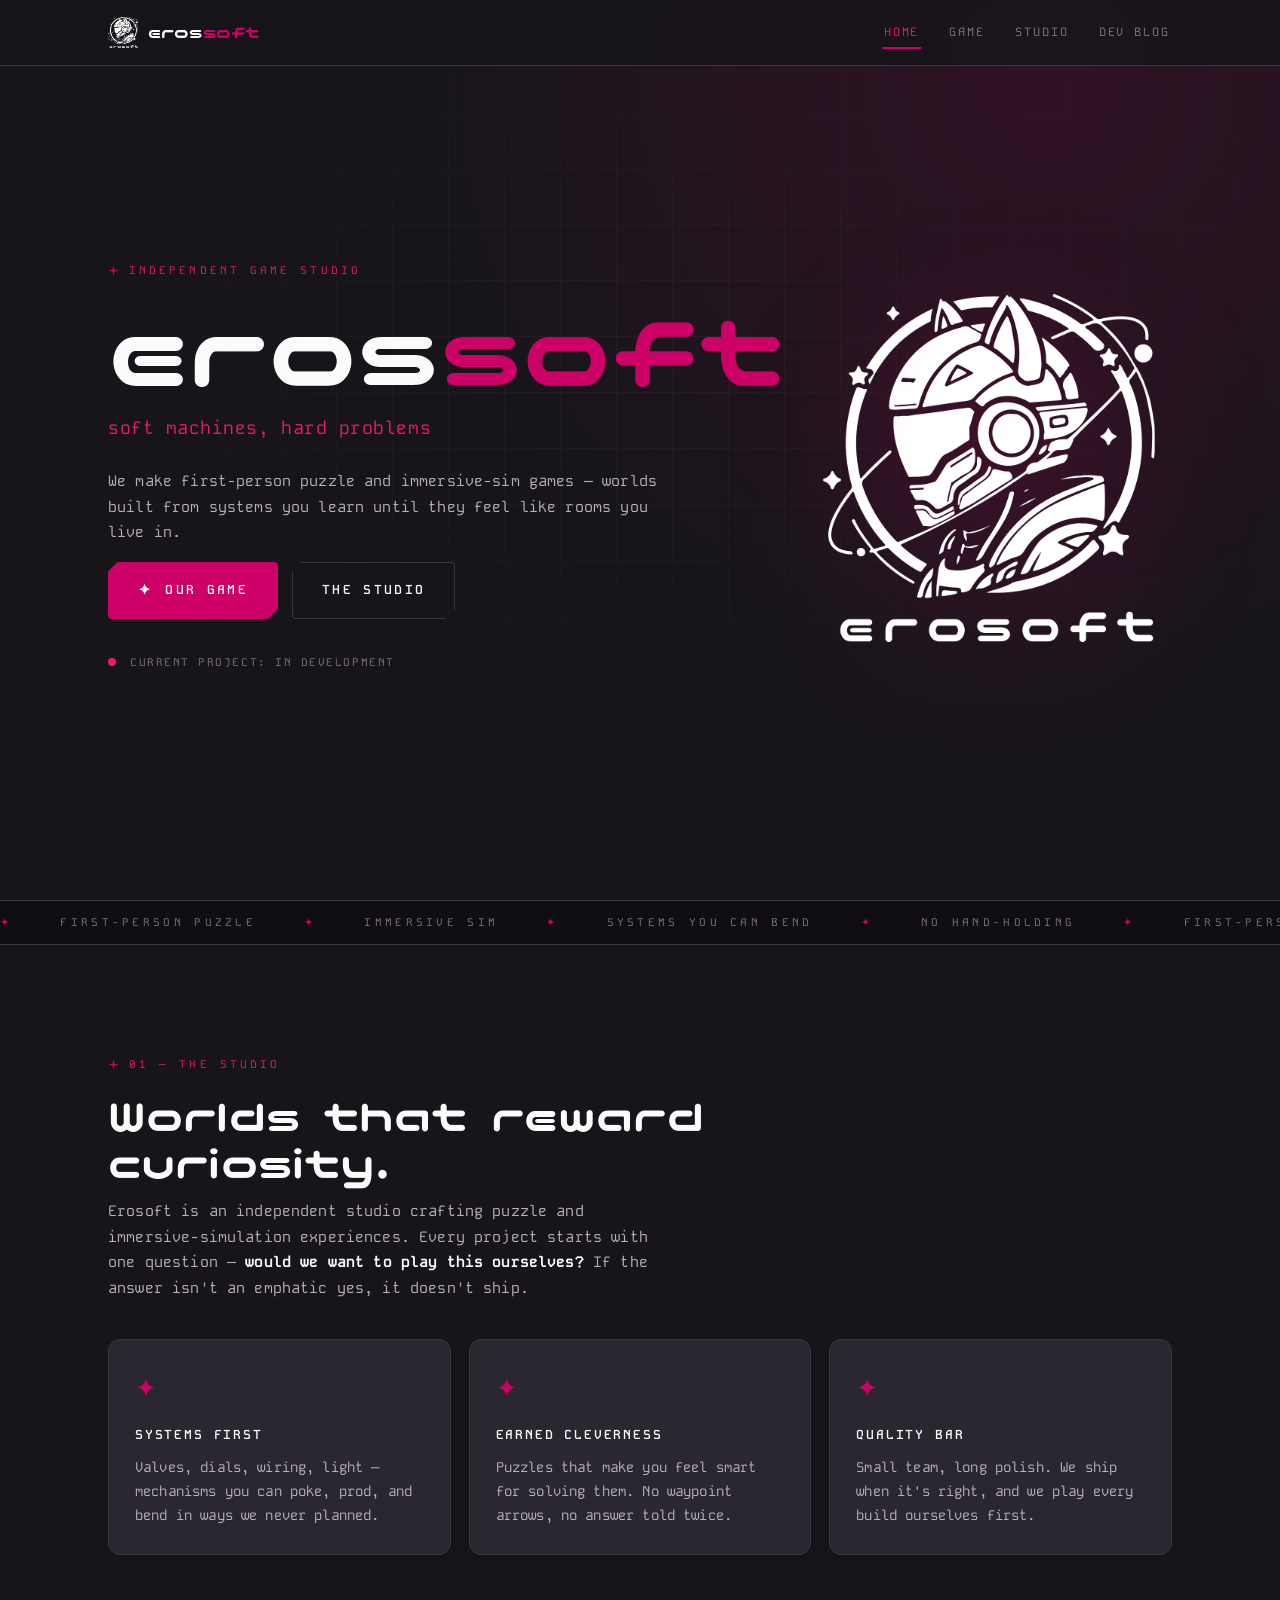
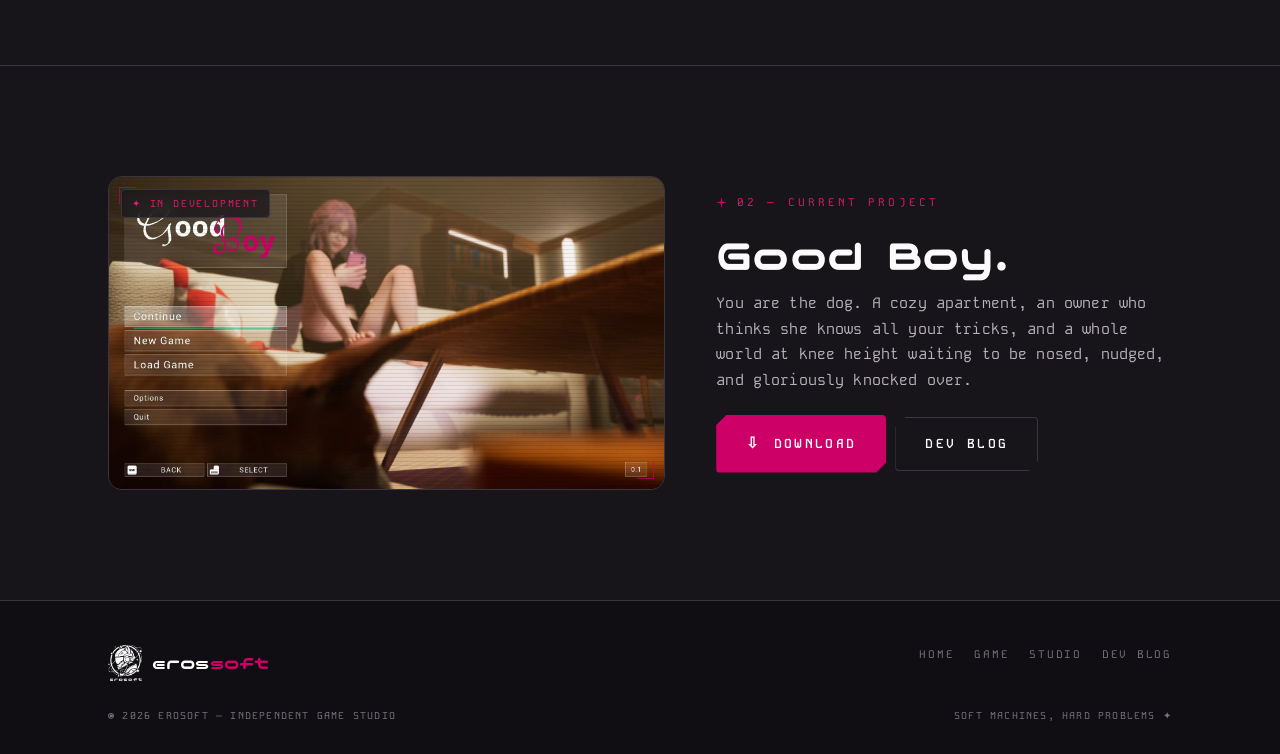
==== index.html @ 9b7dfe88 "first commit" ====
<!DOCTYPE html>
<html lang="en">
<head>
<meta charset="UTF-8">
<meta name="viewport" content="width=device-width, initial-scale=1.0">
<title>erosoft — independent game studio</title>
<meta name="description" content="erosoft makes first-person puzzle and immersive-sim games. Soft machines, hard problems.">
<link rel="icon" type="image/png" href="assets/img/logo-rose.png">
<link rel="stylesheet" href="css/style.css">
</head>
<body>

<header class="nav">
  <div class="wrap">
    <a class="brand" href="index.html">
      <img src="assets/img/logo-white.png" alt="erosoft mark">
      <span>eros<b>soft</b></span>
    </a>
    <button class="burger" aria-expanded="false" aria-label="Toggle menu">menu</button>
    <nav class="links">
      <a class="item active" href="index.html">Home</a>
      <a class="item" href="game.html">Game</a>
      <a class="item" href="studio.html">Studio</a>
      <a class="item" href="blog.html">Dev Blog</a>
    </nav>
  </div>
</header>


<section class="hero">
  <div class="grid-bg"></div>
  <div class="starfield" data-count="14"></div>
  <div class="wrap">
    <div>
      <p class="eyebrow"><svg class="spark" viewBox="0 0 24 24" aria-hidden="true"><path d="M12 0 L14 10 L24 12 L14 14 L12 24 L10 14 L0 12 L10 10 Z" fill="currentColor"/></svg>Independent game studio</p>
      <h1>eros<b>soft</b></h1>
      <p class="tag">soft machines, hard problems</p>
      <p>We make first-person puzzle and immersive-sim games &mdash; worlds built from
      systems you learn until they feel like rooms you live in.</p>
      <div class="cta-row">
        <a class="btn" href="game.html"><span class="k">&#10022;</span> Our game</a>
        <a class="btn ghost" href="studio.html">The studio</a>
      </div>
      <div class="status"><span class="dot"></span> Current project: in development</div>
    </div>
    <div class="mark-wrap">
      <img class="mark" src="assets/img/logo-white.png" alt="erosoft logo mark">
    </div>
  </div>
</section>

<div class="marquee" aria-hidden="true">
  <div class="track">
    <span><i>&#10022;</i>first-person puzzle</span><span><i>&#10022;</i>immersive sim</span>
    <span><i>&#10022;</i>systems you can bend</span><span><i>&#10022;</i>no hand-holding</span>
    <span><i>&#10022;</i>first-person puzzle</span><span><i>&#10022;</i>immersive sim</span>
    <span><i>&#10022;</i>systems you can bend</span><span><i>&#10022;</i>no hand-holding</span>
  </div>
</div>

<section class="section">
  <div class="wrap">
    <p class="eyebrow reveal"><svg class="spark" viewBox="0 0 24 24" aria-hidden="true"><path d="M12 0 L14 10 L24 12 L14 14 L12 24 L10 14 L0 12 L10 10 Z" fill="currentColor"/></svg>01 &mdash; The studio</p>
    <h2 class="reveal">Worlds that reward<br>curiosity.</h2>
    <p class="reveal">Erosoft is an independent studio crafting puzzle and immersive-simulation
    experiences. Every project starts with one question &mdash; <strong>would we want to play
    this ourselves?</strong> If the answer isn't an emphatic yes, it doesn't ship.</p>
    <div class="cardgrid" style="margin-top:38px">
      <div class="card reveal">
        <span class="num">&#10022;</span>
        <h3>Systems first</h3>
        <p>Valves, dials, wiring, light &mdash; mechanisms you can poke, prod, and bend in ways we never planned.</p>
      </div>
      <div class="card reveal">
        <span class="num">&#10022;</span>
        <h3>Earned cleverness</h3>
        <p>Puzzles that make you feel smart for solving them. No waypoint arrows, no answer told twice.</p>
      </div>
      <div class="card reveal">
        <span class="num">&#10022;</span>
        <h3>Quality bar</h3>
        <p>Small team, long polish. We ship when it's right, and we play every build ourselves first.</p>
      </div>
    </div>
  </div>
</section>

<hr class="hairline">

<section class="section">
  <div class="wrap">
    <div class="feature">
      <div class="screen hud reveal">
        <img src="assets/img/shot-wide.jpg" alt="Good Boy — a corgi in a cozy apartment living room">
        <div class="scan"></div>
        <span class="chip">&#10022; in development</span>
      </div>
      <div>
        <p class="eyebrow reveal"><svg class="spark" viewBox="0 0 24 24" aria-hidden="true"><path d="M12 0 L14 10 L24 12 L14 14 L12 24 L10 14 L0 12 L10 10 Z" fill="currentColor"/></svg>02 &mdash; Current project</p>
        <h2 class="reveal">Good Boy.</h2>
        <p class="reveal"><!-- [PLACEHOLDER — swap for the official pitch when ready] -->
        You are the dog. A cozy apartment, an owner who thinks she knows all your
        tricks, and a whole world at knee height waiting to be nosed, nudged, and
        gloriously knocked over.</p>
        <div class="cta-row reveal" style="margin-top:22px">
          <a class="btn" href="game.html"><span class="k">&#8681;</span> Download</a>
          <a class="btn ghost" href="blog.html">Dev blog</a>
        </div>
      </div>
    </div>
  </div>
</section>


<footer>
  <div class="wrap">
    <div class="cols">
      <div class="fbrand">
        <img src="assets/img/logo-white.png" alt="">
        <span>eros<b>soft</b></span>
      </div>
      <nav>
        <a href="index.html">Home</a>
        <a href="game.html">Game</a>
        <a href="studio.html">Studio</a>
        <a href="blog.html">Dev Blog</a>
      </nav>
    </div>
    <div class="legal">
      <span>&copy; 2026 erosoft &mdash; independent game studio</span>
      <span>soft machines, hard problems &#10022;</span>
    </div>
  </div>
</footer>

<script src="js/main.js"></script>
</body>
</html>
---- css/style.css ----
/* ============================================================
   erosoft — site stylesheet
   VI tokens: Ink #17151A · Graphite #2A2730 · Paper #FCFAFB
              Rose #CC0066 · Rose Hot #E81B70 · Blush #FBE4EF
   Type: Nico Moji (display) · Kode Mono (body/UI)
   ============================================================ */

@font-face{
  font-family:'Nico Moji';
  src:url('../assets/fonts/NicoMoji.woff2') format('woff2');
  font-weight:400;font-style:normal;font-display:swap;
}
@font-face{
  font-family:'Kode Mono';
  src:url('../assets/fonts/KodeMono.woff2') format('woff2');
  font-weight:400 700;font-style:normal;font-display:swap;
}

:root{
  --ink:#17151A;
  --ink-deep:#100E12;
  --graphite:#2A2730;
  --line:#3A3641;
  --rose:#CC0066;
  --rose-hot:#E81B70;
  --blush:#FBE4EF;
  --paper:#FCFAFB;
  --paper-dim:#B7B1BC;
  --paper-mute:#7C7684;
  --display:'Nico Moji', system-ui, sans-serif;
  --mono:'Kode Mono', ui-monospace, 'SF Mono', monospace;
  --ease:cubic-bezier(.22,1,.36,1);
  --nav-h:66px;
}

*{box-sizing:border-box}
html{scroll-behavior:smooth}
body{
  margin:0;background:var(--ink);color:var(--paper);
  font-family:var(--mono);font-size:15px;line-height:1.7;letter-spacing:.01em;
  -webkit-font-smoothing:antialiased;
  overflow-x:hidden;
}
img{max-width:100%;display:block}
a{color:inherit}
::selection{background:var(--rose);color:#fff}

/* ---------- utilities ---------- */
.wrap{max-width:1160px;margin:0 auto;padding:0 clamp(20px,4vw,48px)}
.eyebrow{
  font-size:11px;letter-spacing:.28em;text-transform:uppercase;color:var(--rose-hot);
  display:flex;align-items:center;gap:10px;margin:0 0 18px;
}
.spark{width:11px;height:11px;flex:none;color:var(--rose)}
h1,h2,h3.display{font-family:var(--display);font-weight:400;margin:0}
h2{font-size:clamp(28px,4.6vw,46px);line-height:1.02;margin-bottom:14px}
p{color:var(--paper-dim);margin:0 0 16px;max-width:64ch}
p strong{color:var(--paper)}
.rose{color:var(--rose)}
.section{padding:clamp(64px,10vw,110px) 0;position:relative}
.hairline{border:none;border-top:1px solid var(--line);margin:0}

/* reveal-on-scroll */
.reveal{opacity:0;transform:translateY(22px);transition:opacity .7s var(--ease),transform .7s var(--ease)}
.reveal.in{opacity:1;transform:none}
@media (prefers-reduced-motion:reduce){
  html{scroll-behavior:auto}
  .reveal{opacity:1;transform:none;transition:none}
  *,*::before,*::after{animation:none!important;transition:none!important}
}

/* ---------- HUD nav ---------- */
.nav{
  position:fixed;top:0;left:0;right:0;z-index:40;height:var(--nav-h);
  display:flex;align-items:center;
  background:rgba(23,21,26,.82);backdrop-filter:blur(12px);
  border-bottom:1px solid var(--line);
  transition:transform .35s var(--ease);
}
.nav.hidden{transform:translateY(-100%)}
.nav .wrap{width:100%;display:flex;align-items:center;gap:26px}
.nav .brand{display:flex;align-items:center;gap:10px;text-decoration:none;margin-right:auto}
.nav .brand img{width:30px;height:auto}
.nav .brand span{font-family:var(--display);font-size:18px;line-height:1;color:var(--paper)}
.nav .brand b{color:var(--rose);font-weight:400}
.nav a.item{
  position:relative;text-decoration:none;color:var(--paper-mute);
  font-size:12px;letter-spacing:.16em;text-transform:uppercase;padding:8px 2px;
  transition:color .2s;
}
.nav a.item::after{
  content:"";position:absolute;left:0;right:100%;bottom:2px;height:2px;background:var(--rose);
  transition:right .3s var(--ease);
}
.nav a.item:hover{color:var(--paper)}
.nav a.item:hover::after,.nav a.item.active::after{right:0}
.nav a.item.active{color:var(--rose-hot)}
.nav .burger{display:none;background:none;border:1px solid var(--line);border-radius:8px;color:var(--paper);font-family:var(--mono);font-size:11px;letter-spacing:.2em;padding:8px 12px;cursor:pointer}
@media(max-width:760px){
  .nav .links{
    position:fixed;top:var(--nav-h);left:0;right:0;background:var(--ink-deep);
    display:none;flex-direction:column;padding:18px clamp(20px,4vw,48px) 26px;gap:4px;
    border-bottom:1px solid var(--line);
  }
  .nav .links.open{display:flex}
  .nav .burger{display:block}
}
@media(min-width:761px){
  .nav .links{display:flex;gap:26px;align-items:center}
}

/* ---------- buttons ---------- */
.btn{
  --btn-bg:var(--rose);
  position:relative;display:inline-flex;align-items:center;gap:12px;
  font-family:var(--mono);font-weight:600;font-size:13px;letter-spacing:.18em;text-transform:uppercase;
  color:#fff;background:var(--btn-bg);text-decoration:none;
  padding:16px 30px;border:none;border-radius:4px;cursor:pointer;
  clip-path:polygon(10px 0,100% 0,100% calc(100% - 10px),calc(100% - 10px) 100%,0 100%,0 10px);
  transition:background .2s,transform .2s var(--ease);
  overflow:hidden;
}
.btn::before{ /* sweep */
  content:"";position:absolute;top:0;bottom:0;left:-40%;width:30%;
  background:linear-gradient(100deg,transparent,rgba(255,255,255,.35),transparent);
  transform:skewX(-18deg);transition:left .45s var(--ease);
}
.btn:hover{background:var(--rose-hot);transform:translateY(-2px)}
.btn:hover::before{left:120%}
.btn:focus-visible{outline:2px solid var(--paper);outline-offset:3px}
.btn.ghost{
  --btn-bg:transparent;color:var(--paper);
  box-shadow:inset 0 0 0 1px var(--line);
}
.btn.ghost:hover{box-shadow:inset 0 0 0 1px var(--rose);color:var(--rose-hot);background:transparent}
.btn .k{font-size:15px}

/* ---------- HUD frame corners ---------- */
.hud{position:relative}
.hud::before,.hud::after{
  content:"";position:absolute;width:16px;height:16px;border:1px solid var(--rose);opacity:.65;pointer-events:none;
}
.hud::before{top:10px;left:10px;border-right:none;border-bottom:none}
.hud::after{bottom:10px;right:10px;border-left:none;border-top:none}

/* ---------- hero (home) ---------- */
.hero{
  min-height:100svh;display:flex;align-items:center;position:relative;overflow:hidden;
  padding-top:var(--nav-h);
  background:
    radial-gradient(90% 120% at 82% 10%, rgba(204,0,102,.14) 0%, transparent 55%),
    var(--ink);
}
.hero .grid-bg{
  position:absolute;inset:0;pointer-events:none;opacity:.5;
  background-image:
    linear-gradient(var(--line) 1px,transparent 1px),
    linear-gradient(90deg,var(--line) 1px,transparent 1px);
  background-size:56px 56px;
  mask-image:radial-gradient(80% 70% at 50% 40%,rgba(0,0,0,.5),transparent 75%);
  -webkit-mask-image:radial-gradient(80% 70% at 50% 40%,rgba(0,0,0,.5),transparent 75%);
}
.starfield{position:absolute;inset:0;pointer-events:none;z-index:0}
.starfield .s{position:absolute;color:var(--rose);opacity:0;animation:twinkle 4.5s ease-in-out infinite}
@keyframes twinkle{0%,100%{opacity:.05;transform:scale(.75)}50%{opacity:.35;transform:scale(1)}}
.hero .wrap{position:relative;z-index:1;display:grid;grid-template-columns:1.05fr .95fr;gap:40px;align-items:center;padding-top:30px;padding-bottom:60px}
.hero h1{font-size:clamp(52px,9vw,110px);line-height:.88}
.hero h1 b{color:var(--rose);font-weight:400}
.hero .tag{font-size:clamp(14px,1.8vw,18px);color:var(--rose-hot);margin:18px 0 26px;letter-spacing:.03em}
.hero .cta-row{display:flex;gap:14px;flex-wrap:wrap;margin-top:8px}
.hero .status{
  margin-top:34px;display:inline-flex;gap:14px;align-items:center;
  font-size:11px;letter-spacing:.14em;text-transform:uppercase;color:var(--paper-mute);
}
.hero .status .dot{width:8px;height:8px;border-radius:50%;background:var(--rose-hot);animation:pulse 2s infinite}
@keyframes pulse{0%,100%{box-shadow:0 0 0 0 rgba(232,27,112,.5)}50%{box-shadow:0 0 0 7px rgba(232,27,112,0)}}
.hero .mark-wrap{display:flex;justify-content:center}
.hero .mark{width:clamp(220px,30vw,380px);height:auto;animation:float 7s ease-in-out infinite;filter:drop-shadow(0 24px 60px rgba(204,0,102,.25))}
@keyframes float{0%,100%{transform:translateY(0)}50%{transform:translateY(-16px)}}
@media(max-width:860px){
  .hero .wrap{grid-template-columns:1fr;text-align:left}
  .hero .mark-wrap{order:-1}
  .hero .mark{width:180px}
}

/* marquee strip */
.marquee{
  border-top:1px solid var(--line);border-bottom:1px solid var(--line);
  overflow:hidden;background:var(--ink-deep);padding:12px 0;
}
.marquee .track{display:flex;gap:48px;width:max-content;animation:scroll 28s linear infinite}
.marquee span{font-size:11px;letter-spacing:.3em;text-transform:uppercase;color:var(--paper-mute);white-space:nowrap}
.marquee span i{color:var(--rose);font-style:normal;margin-right:48px}
@keyframes scroll{to{transform:translateX(-50%)}}

/* ---------- cards ---------- */
.cardgrid{display:grid;grid-template-columns:repeat(3,1fr);gap:18px}
@media(max-width:860px){.cardgrid{grid-template-columns:1fr}}
.card{
  background:var(--graphite);border:1px solid var(--line);border-radius:12px;padding:26px;
  transition:transform .3s var(--ease),border-color .3s;
}
.card:hover{transform:translateY(-5px);border-color:var(--rose)}
.card h3{font-family:var(--mono);font-weight:600;font-size:13px;letter-spacing:.14em;text-transform:uppercase;margin:0 0 10px;color:var(--paper)}
.card .num{font-family:var(--display);font-size:26px;color:var(--rose);display:block;margin-bottom:14px}
.card p{font-size:14px;margin:0}

/* game feature panel (home) */
.feature{
  display:grid;grid-template-columns:1.1fr .9fr;gap:clamp(24px,4vw,56px);align-items:center;
}
@media(max-width:860px){.feature{grid-template-columns:1fr}}
.screen{
  position:relative;border-radius:14px;overflow:hidden;border:1px solid var(--line);
  background:var(--ink-deep);
}
.screen img{width:100%;height:auto;transition:transform .6s var(--ease)}
.screen:hover img{transform:scale(1.03)}
.screen .scan{ /* subtle scanline overlay = game-ui feel */
  position:absolute;inset:0;pointer-events:none;opacity:.18;
  background:repeating-linear-gradient(0deg,transparent 0 3px,rgba(0,0,0,.5) 3px 4px);
}
.screen .chip{
  position:absolute;top:12px;left:12px;font-size:10px;letter-spacing:.18em;text-transform:uppercase;
  background:rgba(23,21,26,.75);border:1px solid var(--line);color:var(--rose-hot);
  padding:5px 10px;border-radius:4px;backdrop-filter:blur(6px);
}

/* ---------- page hero (inner pages) ---------- */
.pagehead{
  padding:calc(var(--nav-h) + clamp(56px,9vw,96px)) 0 clamp(40px,6vw,64px);
  border-bottom:1px solid var(--line);position:relative;overflow:hidden;
  background:radial-gradient(70% 120% at 85% 0%,rgba(204,0,102,.12),transparent 60%),var(--ink);
}
.pagehead h1{font-size:clamp(40px,7vw,76px);line-height:.95}
.pagehead h1 b{color:var(--rose);font-weight:400}
.pagehead .sub{margin-top:16px;font-size:16px;color:var(--paper-dim);max-width:60ch}

/* ---------- studio ---------- */
.values{display:grid;grid-template-columns:repeat(3,1fr);gap:18px;margin-top:36px}
@media(max-width:860px){.values{grid-template-columns:1fr}}
.socialgrid{display:grid;grid-template-columns:repeat(auto-fill,minmax(150px,1fr));gap:14px;margin-top:28px}
.social{
  display:flex;align-items:center;gap:12px;text-decoration:none;
  background:var(--graphite);border:1px solid var(--line);border-radius:10px;padding:16px;
  font-size:12px;letter-spacing:.1em;text-transform:uppercase;color:var(--paper-dim);
  transition:border-color .25s,color .25s,transform .25s var(--ease);
}
.social:hover{border-color:var(--rose);color:var(--rose-hot);transform:translateY(-3px)}
.social svg{width:20px;height:20px;flex:none;color:var(--rose)}

/* ---------- game page ---------- */
.gamehero{
  padding-top:var(--nav-h);min-height:92svh;display:flex;align-items:flex-end;position:relative;overflow:hidden;
}
.gamehero .bg{position:absolute;inset:0}
.gamehero .bg img{width:100%;height:100%;object-fit:cover;object-position:center}
.gamehero .bg::after{
  content:"";position:absolute;inset:0;
  background:linear-gradient(180deg,rgba(23,21,26,.35) 0%,rgba(23,21,26,.65) 55%,var(--ink) 96%);
}
.gamehero .wrap{position:relative;z-index:1;padding-bottom:64px;width:100%}
.gamehero .title{font-size:clamp(44px,8vw,96px);line-height:.9}
.gamehero .title b{color:var(--rose-hot);font-weight:400}
.gamehero .pitch{font-size:clamp(15px,2vw,19px);color:var(--paper);max-width:52ch;margin:18px 0 26px}
.badge-row{display:flex;gap:10px;flex-wrap:wrap;margin-top:22px}
.badge{
  font-size:10px;letter-spacing:.16em;text-transform:uppercase;color:var(--paper-dim);
  border:1px solid var(--line);border-radius:30px;padding:6px 14px;background:rgba(23,21,26,.6);
}
.videoframe{
  position:relative;border-radius:14px;overflow:hidden;border:1px solid var(--line);
  aspect-ratio:16/9;background:var(--ink-deep);display:flex;align-items:center;justify-content:center;
}
.videoframe video,.videoframe img{width:100%;height:100%;object-fit:cover}
.videoframe .play{
  position:absolute;width:76px;height:76px;border-radius:50%;border:none;cursor:pointer;
  background:var(--rose);color:#fff;display:flex;align-items:center;justify-content:center;
  transition:transform .25s var(--ease),background .2s;
}
.videoframe .play:hover{transform:scale(1.1);background:var(--rose-hot)}
.videoframe .play svg{width:26px;height:26px;margin-left:4px}
.shots{display:grid;grid-template-columns:repeat(3,1fr);gap:14px}
@media(max-width:860px){.shots{grid-template-columns:1fr}}
.dlband{
  margin:0;padding:clamp(56px,9vw,96px) 0;text-align:center;
  background:radial-gradient(60% 130% at 50% 100%,rgba(204,0,102,.2),transparent 70%),var(--ink-deep);
  border-top:1px solid var(--line);
}
.dlband h2{margin-bottom:10px}
.dlband .stores{display:flex;gap:14px;justify-content:center;flex-wrap:wrap;margin-top:26px}

/* ---------- dev blog ---------- */
.postlist{display:grid;gap:16px;margin-top:8px}
.postcard{
  display:grid;grid-template-columns:150px 1fr auto;gap:22px;align-items:center;
  text-decoration:none;background:var(--graphite);border:1px solid var(--line);border-radius:12px;
  padding:18px;transition:border-color .25s,transform .25s var(--ease);
}
.postcard:hover{border-color:var(--rose);transform:translateX(6px)}
.postcard .thumb{aspect-ratio:16/10;border-radius:8px;overflow:hidden;background:var(--ink-deep);border:1px solid var(--line)}
.postcard .thumb img{width:100%;height:100%;object-fit:cover}
.postcard .stage{font-size:10px;letter-spacing:.2em;text-transform:uppercase;color:var(--rose-hot)}
.postcard h3{font-family:var(--display);font-weight:400;font-size:21px;color:var(--paper);margin:6px 0 6px}
.postcard p{font-size:13px;margin:0;color:var(--paper-mute)}
.postcard .arrow{font-size:22px;color:var(--rose);transition:transform .25s var(--ease)}
.postcard:hover .arrow{transform:translateX(5px)}
@media(max-width:700px){.postcard{grid-template-columns:1fr}.postcard .arrow{display:none}}

/* post article */
.article{max-width:760px;margin:0 auto;padding:clamp(40px,7vw,72px) clamp(20px,4vw,48px)}
.article .meta{display:flex;gap:18px;font-size:11px;letter-spacing:.16em;text-transform:uppercase;color:var(--paper-mute);margin-bottom:20px;flex-wrap:wrap}
.article .meta .st{color:var(--rose-hot)}
.article h1{font-size:clamp(32px,5.4vw,54px);line-height:1;margin-bottom:22px}
.article h2{font-size:clamp(22px,3.4vw,30px);margin:44px 0 12px}
.article p{font-size:15.5px}
.article .imgph{
  aspect-ratio:16/9;border:1px dashed var(--line);border-radius:12px;margin:26px 0;
  display:flex;flex-direction:column;align-items:center;justify-content:center;gap:8px;
  color:var(--paper-mute);font-size:11px;letter-spacing:.16em;text-transform:uppercase;
  background:repeating-linear-gradient(45deg,transparent 0 14px,rgba(58,54,65,.25) 14px 28px);
}
.article .imgph .spark{width:16px;height:16px}
.article blockquote{
  margin:26px 0;padding:18px 22px;border-left:3px solid var(--rose);
  background:var(--graphite);border-radius:0 10px 10px 0;color:var(--paper);
}
.postnav{display:flex;justify-content:space-between;gap:14px;margin-top:56px;padding-top:24px;border-top:1px solid var(--line);flex-wrap:wrap}
.postnav a{text-decoration:none;font-size:12px;letter-spacing:.14em;text-transform:uppercase;color:var(--paper-mute);transition:color .2s}
.postnav a:hover{color:var(--rose-hot)}

/* ---------- footer ---------- */
footer{
  border-top:1px solid var(--line);background:var(--ink-deep);
  padding:44px 0 30px;margin-top:0;
}
footer .cols{display:flex;justify-content:space-between;gap:26px;flex-wrap:wrap;align-items:flex-start}
footer .fbrand{display:flex;align-items:center;gap:10px}
footer .fbrand img{width:34px}
footer .fbrand span{font-family:var(--display);font-size:19px}
footer .fbrand b{color:var(--rose);font-weight:400}
footer nav{display:flex;gap:20px;flex-wrap:wrap}
footer nav a{font-size:11px;letter-spacing:.16em;text-transform:uppercase;color:var(--paper-mute);text-decoration:none;transition:color .2s}
footer nav a:hover{color:var(--rose-hot)}
footer .legal{margin-top:26px;font-size:10px;letter-spacing:.12em;text-transform:uppercase;color:var(--paper-mute);display:flex;justify-content:space-between;gap:12px;flex-wrap:wrap}
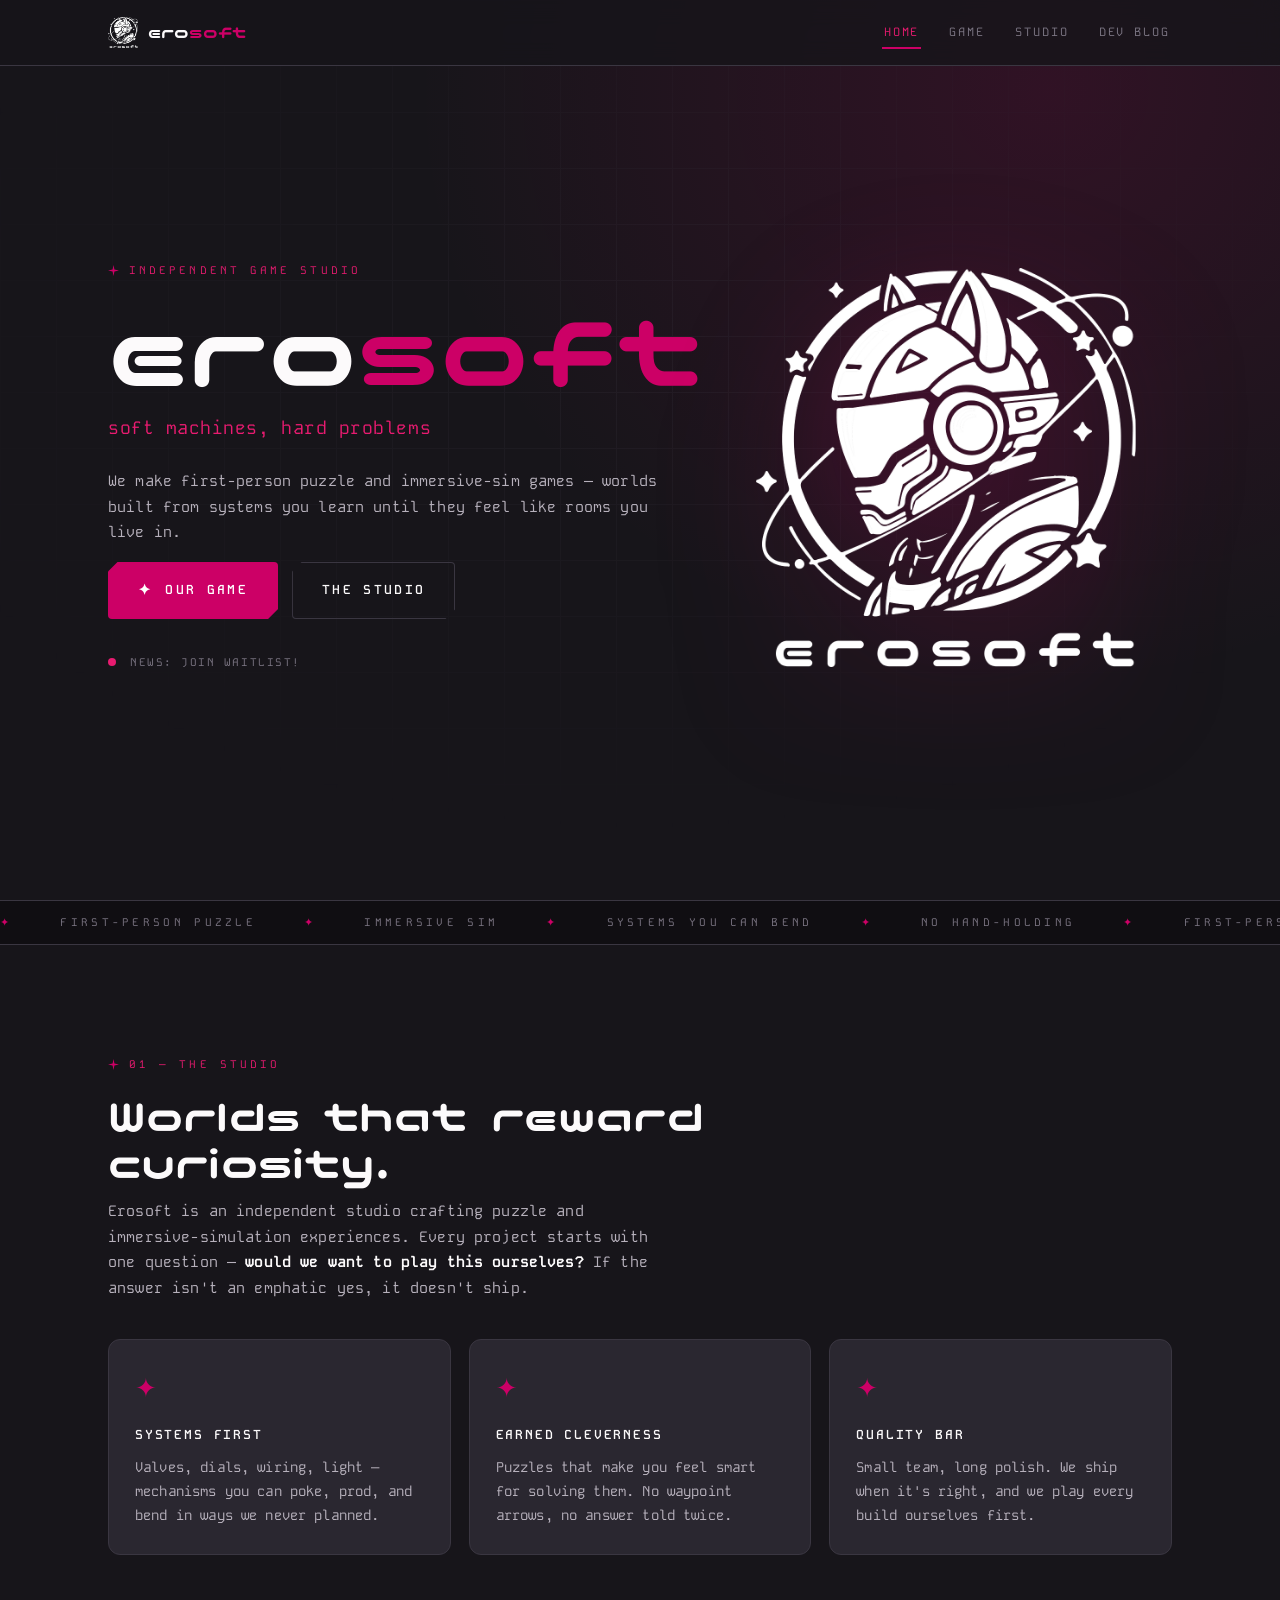
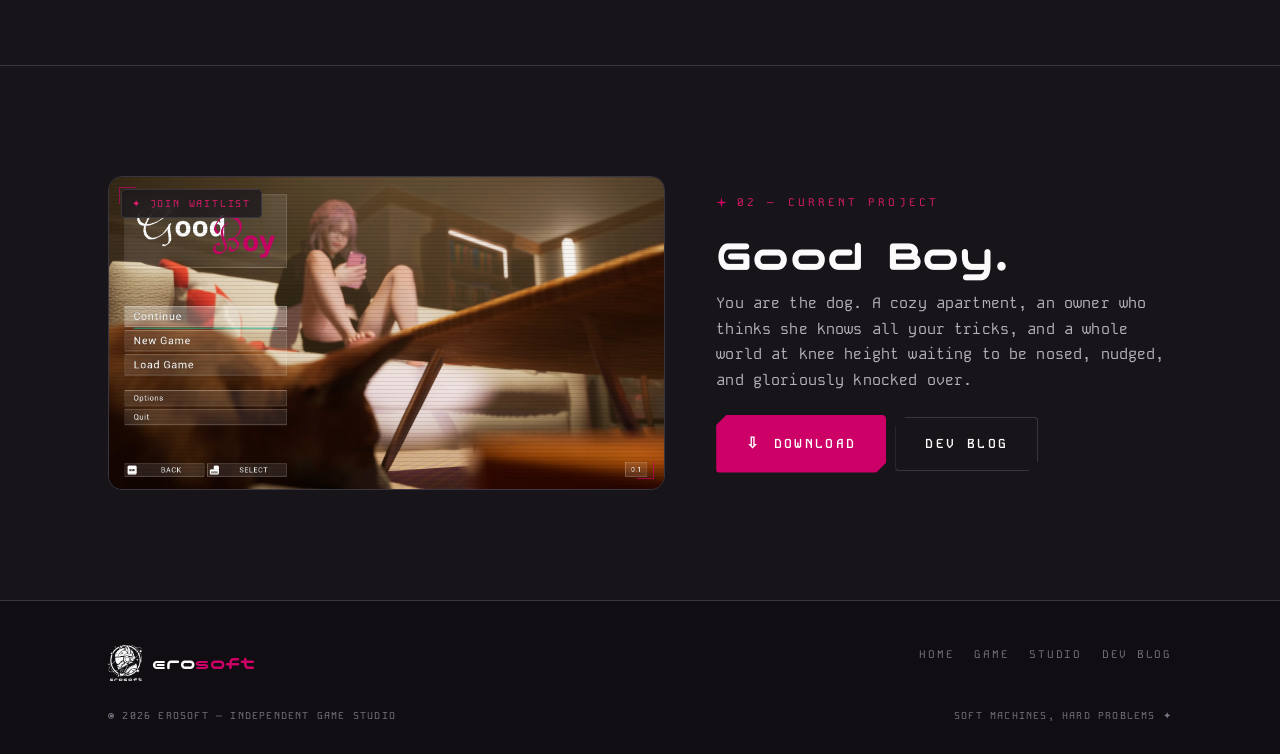
==== commit 4bfb74bc: "fix typo" ====
--- a/index.html
+++ b/index.html
@@ -14,7 +14,7 @@
   <div class="wrap">
     <a class="brand" href="index.html">
       <img src="assets/img/logo-white.png" alt="erosoft mark">
-      <span>eros<b>soft</b></span>
+      <span>ero<b>soft</b></span>
     </a>
     <button class="burger" aria-expanded="false" aria-label="Toggle menu">menu</button>
     <nav class="links">
@@ -33,7 +33,7 @@
   <div class="wrap">
     <div>
       <p class="eyebrow"><svg class="spark" viewBox="0 0 24 24" aria-hidden="true"><path d="M12 0 L14 10 L24 12 L14 14 L12 24 L10 14 L0 12 L10 10 Z" fill="currentColor"/></svg>Independent game studio</p>
-      <h1>eros<b>soft</b></h1>
+      <h1>ero<b>soft</b></h1>
       <p class="tag">soft machines, hard problems</p>
       <p>We make first-person puzzle and immersive-sim games &mdash; worlds built from
       systems you learn until they feel like rooms you live in.</p>
@@ -41,7 +41,7 @@
         <a class="btn" href="game.html"><span class="k">&#10022;</span> Our game</a>
         <a class="btn ghost" href="studio.html">The studio</a>
       </div>
-      <div class="status"><span class="dot"></span> Current project: in development</div>
+      <div class="status"><span class="dot"></span> News: Join waitlist!</div>
     </div>
     <div class="mark-wrap">
       <img class="mark" src="assets/img/logo-white.png" alt="erosoft logo mark">
@@ -93,7 +93,7 @@
       <div class="screen hud reveal">
         <img src="assets/img/shot-wide.jpg" alt="Good Boy — a corgi in a cozy apartment living room">
         <div class="scan"></div>
-        <span class="chip">&#10022; in development</span>
+        <span class="chip">&#10022; Join waitlist</span>
       </div>
       <div>
         <p class="eyebrow reveal"><svg class="spark" viewBox="0 0 24 24" aria-hidden="true"><path d="M12 0 L14 10 L24 12 L14 14 L12 24 L10 14 L0 12 L10 10 Z" fill="currentColor"/></svg>02 &mdash; Current project</p>
@@ -117,7 +117,7 @@
     <div class="cols">
       <div class="fbrand">
         <img src="assets/img/logo-white.png" alt="">
-        <span>eros<b>soft</b></span>
+        <span>ero<b>soft</b></span>
       </div>
       <nav>
         <a href="index.html">Home</a>
